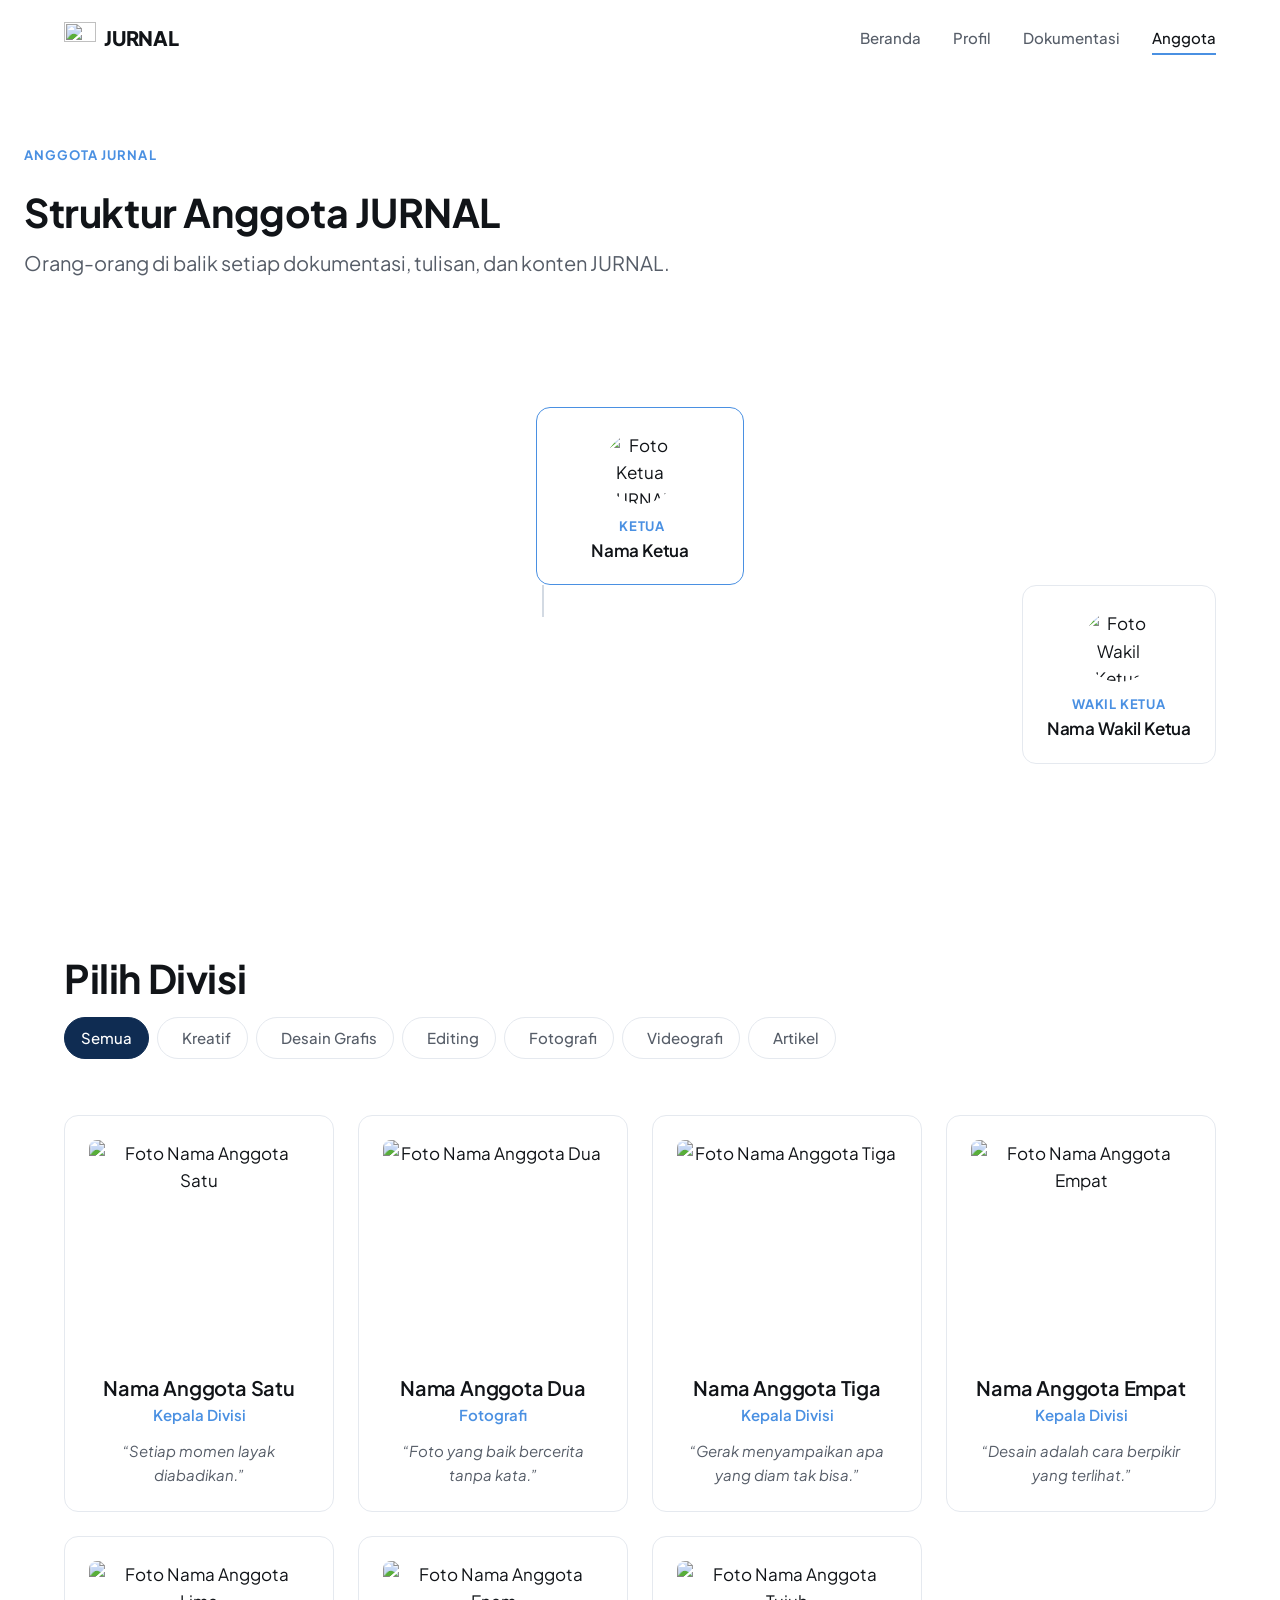
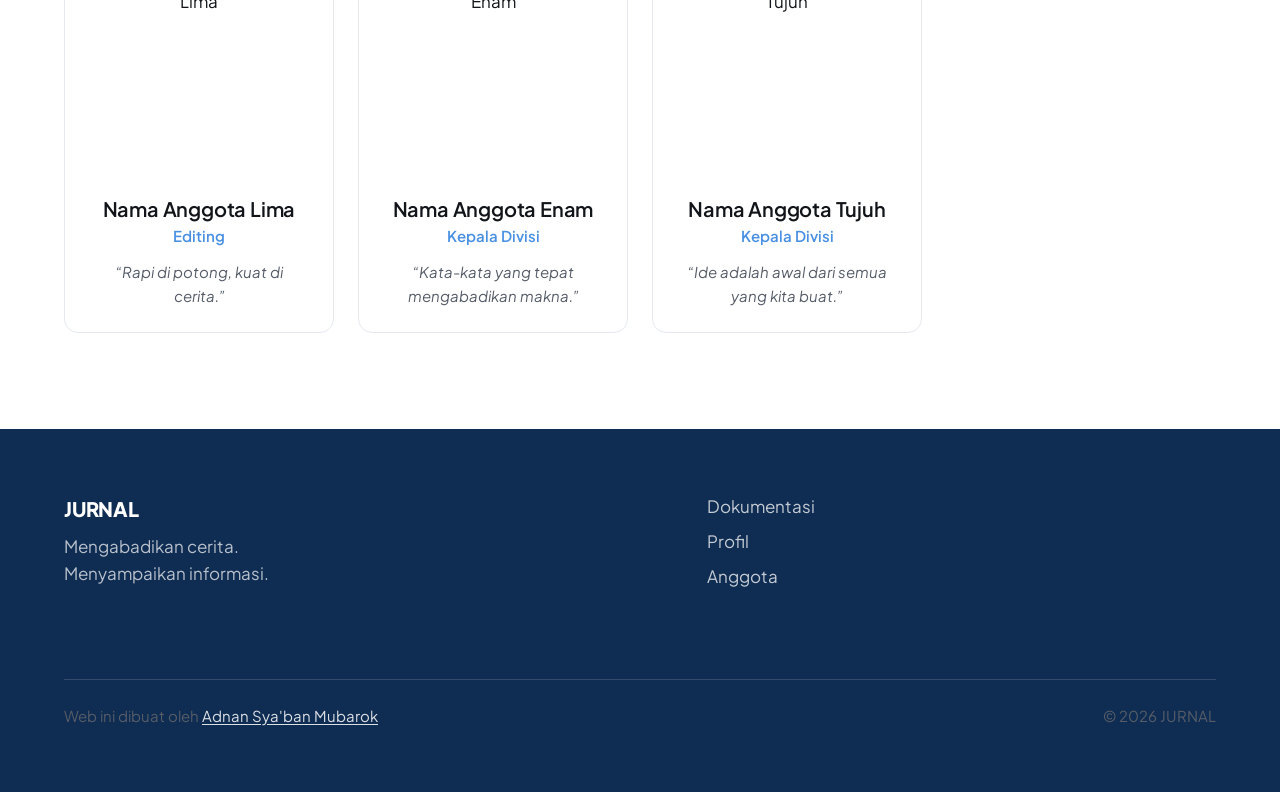
==== anggota.html @ eeed6506 "Add files via upload" ====
<!DOCTYPE html>
<html lang="id">
<head>
  <meta charset="UTF-8">
  <meta name="viewport" content="width=device-width, initial-scale=1.0">
  <title>Anggota — JURNAL</title>
  <meta name="description" content="Struktur anggota JURNAL — kepengurusan inti dan anggota per divisi: Kreatif, Desain Grafis, Editing, Fotografi, Videografi, Artikel.">

  <link rel="icon" type="image/svg+xml" href="assets/logo/favicon.svg">

  <link rel="preconnect" href="https://fonts.googleapis.com">
  <link rel="preconnect" href="https://fonts.gstatic.com" crossorigin>
  <link href="https://fonts.googleapis.com/css2?family=Plus+Jakarta+Sans:wght@400;500;600;700;800&display=swap" rel="stylesheet">

  <script src="https://unpkg.com/@phosphor-icons/web"></script>

  <link rel="stylesheet" href="css/style.css">
</head>
<body>

  <header class="site-header" id="siteHeader">
    <div class="container header-inner">

      <a href="index.html" class="brand" aria-label="JURNAL — Beranda">
        <img src="assets/logo/logo.svg" alt="" class="brand-logo" width="32" height="32">
        <span class="brand-name">JURNAL</span>
      </a>

      <nav class="main-nav" id="mainNav" aria-label="Navigasi utama">
        <ul class="nav-list">
          <li><a href="index.html" class="nav-link">Beranda</a></li>
          <li><a href="profil.html" class="nav-link">Profil</a></li>
          <li><a href="dokumentasi.html" class="nav-link">Dokumentasi</a></li>
          <li><a href="anggota.html" class="nav-link is-active">Anggota</a></li>
        </ul>
      </nav>

      <button
        class="nav-toggle"
        id="navToggle"
        aria-label="Buka menu navigasi"
        aria-expanded="false"
        aria-controls="mainNav"
      >
        <i class="ph ph-list" aria-hidden="true"></i>
      </button>

    </div>
  </header>

  <main id="main-content">

    <section class="page-intro" aria-labelledby="members-title">
      <div class="container">
        <p class="hero-eyebrow" data-reveal>Anggota JURNAL</p>
        <h1 id="members-title" class="page-intro-title" data-reveal>
          Struktur Anggota JURNAL
        </h1>
        <p class="page-intro-text" data-reveal data-reveal-delay="1">
          Orang-orang di balik setiap dokumentasi, tulisan, dan konten JURNAL.
        </p>
      </div>
    </section>

    <section class="org-structure org-structure-compact" aria-labelledby="core-leads-title">
      <div class="container">
        <h2 id="core-leads-title" class="sr-only">Kepengurusan Inti</h2>

        <div class="org-tier org-tier-top" data-reveal>
          <article class="org-card org-card-lead">
            <img src="assets/anggota/ketua.jpg" alt="Foto Ketua JURNAL" class="org-card-photo">
            <p class="org-card-role">
              <i class="ph ph-crown" aria-hidden="true"></i> Ketua
            </p>
            <h3 class="org-card-name">Nama Ketua</h3>
          </article>
        </div>

        <div class="org-tier" data-reveal>
          <article class="org-card">
            <img src="assets/anggota/wakil-ketua.jpg" alt="Foto Wakil Ketua JURNAL" class="org-card-photo">
            <p class="org-card-role">Wakil Ketua</p>
            <h3 class="org-card-name">Nama Wakil Ketua</h3>
          </article>
        </div>
      </div>
    </section>

    <section class="member-directory" aria-labelledby="directory-title">
      <div class="container">

        <div class="section-heading" data-reveal>
          <h2 id="directory-title">Pilih Divisi</h2>
        </div>

        <div class="division-filter" id="divisionFilter" role="group" aria-label="Filter anggota berdasarkan divisi" data-reveal>
          <button type="button" class="filter-chip is-active" data-filter="semua" aria-pressed="true">
            Semua
          </button>
          <button type="button" class="filter-chip" data-filter="kreatif" aria-pressed="false">
            <i class="ph ph-palette" aria-hidden="true"></i> Kreatif
          </button>
          <button type="button" class="filter-chip" data-filter="desain-grafis" aria-pressed="false">
            <i class="ph ph-paint-brush" aria-hidden="true"></i> Desain Grafis
          </button>
          <button type="button" class="filter-chip" data-filter="editing" aria-pressed="false">
            <i class="ph ph-film-slate" aria-hidden="true"></i> Editing
          </button>
          <button type="button" class="filter-chip" data-filter="fotografi" aria-pressed="false">
            <i class="ph ph-camera" aria-hidden="true"></i> Fotografi
          </button>
          <button type="button" class="filter-chip" data-filter="videografi" aria-pressed="false">
            <i class="ph ph-video-camera" aria-hidden="true"></i> Videografi
          </button>
          <button type="button" class="filter-chip" data-filter="artikel" aria-pressed="false">
            <i class="ph ph-newspaper" aria-hidden="true"></i> Artikel
          </button>
        </div>

        <!--
          Grid ini kosong dengan sengaja.
          Diisi oleh anggota.js (Part 2D) berdasarkan data/anggota.js (Part 2A).
          Template per-kartu anggota (untuk referensi JS nanti):

          <article class="member-card" data-divisi="fotografi">
            <div class="member-card-photo">
              <img src="assets/anggota/fotografi/nama.jpg" alt="Foto Nama Anggota" loading="lazy">
            </div>
            <h3 class="member-card-name">Nama Anggota</h3>
            <p class="member-card-role">Fotografi</p>
            <p class="member-card-quote">&ldquo;Quote singkat di sini.&rdquo;</p>
          </article>
        -->
        <ul class="member-grid" id="memberGrid" role="list" aria-live="polite" aria-busy="true">
          <li class="member-skeleton" aria-hidden="true"></li>
          <li class="member-skeleton" aria-hidden="true"></li>
          <li class="member-skeleton" aria-hidden="true"></li>
          <li class="member-skeleton" aria-hidden="true"></li>
        </ul>

        <p class="member-empty-state" id="memberEmptyState" hidden>
          Belum ada anggota di divisi ini.
        </p>

        <noscript>
          <p class="member-empty-state">
            Aktifkan JavaScript untuk menampilkan daftar anggota.
          </p>
        </noscript>

      </div>
    </section>

  </main>

  <footer class="site-footer">
    <div class="container footer-inner">

      <div class="footer-brand">
        <span class="brand-name">JURNAL</span>
        <p class="footer-tagline">Mengabadikan cerita.<br>Menyampaikan informasi.</p>

        
          <a href="https://instagram.com/jurnal.organisasi"
          class="social-link"
          aria-label="Instagram JURNAL"
          target="_blank"
          rel="noopener noreferrer"
        >
          <i class="ph ph-instagram-logo" aria-hidden="true"></i>
        </a>
      </div>

      <nav class="footer-nav" aria-label="Navigasi footer">
        <ul>
          <li><a href="dokumentasi.html">Dokumentasi</a></li>
          <li><a href="profil.html">Profil</a></li>
          <li><a href="anggota.html">Anggota</a></li>
        </ul>
      </nav>

      <div class="footer-bottom">
        <p>Web ini dibuat oleh <a href="#" class="footer-credit-link">Adnan Sya'ban Mubarok</a></p>
        <p>&copy; <span id="currentYear">2026</span> JURNAL</p>
      </div>

    </div>
  </footer>
  <script src="data/anggota.js"></script>
  <script src="js/anggota.js"></script>
  <script src="js/main.js"></script>
</body>
</html>
---- css/style.css ----
/* ==================================================
   1. RESET
   ================================================== */

*,
*::before,
*::after {
  box-sizing: border-box;
  margin: 0;
  padding: 0;
}

html {
  -webkit-text-size-adjust: 100%;
  scroll-behavior: smooth;
}

@media (prefers-reduced-motion: reduce) {
  html {
    scroll-behavior: auto;
  }
  *,
  *::before,
  *::after {
    animation-duration: 0.01ms !important;
    animation-iteration-count: 1 !important;
    transition-duration: 0.01ms !important;
    scroll-behavior: auto !important;
  }
}

body {
  min-height: 100vh;
  font-family: var(--font-base);
  font-size: var(--text-base);
  line-height: 1.6;
  color: var(--color-text);
  background-color: var(--color-bg);
  -webkit-font-smoothing: antialiased;
  text-rendering: optimizeLegibility;
}

img,
picture {
  display: block;
  max-width: 100%;
  height: auto;
}

button {
  font: inherit;
  color: inherit;
  background: none;
  border: none;
  cursor: pointer;
}

a {
  color: inherit;
  text-decoration: none;
}

ul,
ol {
  list-style: none;
}

input {
  font: inherit;
  color: inherit;
}

/* ==================================================
   2. DESIGN TOKENS
   ================================================== */

:root {
  /* Warna */
  --color-bg: #ffffff;
  --color-bg-soft: #f6f9fc;
  --color-text: #111418;
  --color-text-muted: #565d68;

  --color-primary: #4a90e2;
  --color-primary-soft: #eaf2fd;
  --color-primary-dark: #0f2c52;

  --color-border: #e5e9ef;
  --color-border-strong: #d3dae3;

  --color-white: #ffffff;
  --color-overlay: rgb(15 23 42 / 0.55);

  /* Tipografi */
  --font-base: "Plus Jakarta Sans", -apple-system, BlinkMacSystemFont,
    "Segoe UI", sans-serif;

  --text-xs: clamp(0.75rem, 0.72rem + 0.15vw, 0.8125rem);
  --text-sm: clamp(0.875rem, 0.84rem + 0.15vw, 0.9375rem);
  --text-base: clamp(1rem, 0.97rem + 0.15vw, 1.0625rem);
  --text-lg: clamp(1.125rem, 1.06rem + 0.3vw, 1.25rem);
  --text-xl: clamp(1.375rem, 1.24rem + 0.6vw, 1.75rem);
  --text-2xl: clamp(1.75rem, 1.5rem + 1.2vw, 2.5rem);
  --text-3xl: clamp(2.25rem, 1.8rem + 2vw, 3.5rem);

  --leading-tight: 1.15;
  --leading-snug: 1.35;

  /* Spacing (skala 4px) */
  --space-1: 0.25rem;
  --space-2: 0.5rem;
  --space-3: 0.75rem;
  --space-4: 1rem;
  --space-5: 1.5rem;
  --space-6: 2rem;
  --space-7: 3rem;
  --space-8: 4rem;
  --space-9: 6rem;
  --space-10: 8rem;

  /* Layout */
  --container-width: min(72rem, 100% - 2 * var(--space-5));
  --header-height: 76px;

  /* Radius */
  --radius-sm: 8px;
  --radius-md: 14px;
  --radius-lg: 20px;
  --radius-pill: 999px;

  /* Bayangan */
  --shadow-sm: 0 2px 8px rgb(15 23 42 / 0.06);
  --shadow-md: 0 12px 32px rgb(15 23 42 / 0.1);
  --shadow-lg: 0 24px 60px rgb(15 23 42 / 0.14);

  /* Transisi */
  --ease-out: cubic-bezier(0.16, 1, 0.3, 1);
  --duration-fast: 180ms;
  --duration-base: 320ms;
  --duration-slow: 600ms;

  /* Z-index */
  --z-header: 100;
  --z-overlay: 200;
}

/* ==================================================
   3. TYPOGRAPHY
   ================================================== */

h1,
h2,
h3,
h4 {
  font-weight: 700;
  line-height: var(--leading-tight);
  letter-spacing: -0.01em;
  color: var(--color-text);
}

h1 {
  font-size: var(--text-3xl);
}

h2 {
  font-size: var(--text-2xl);
}

h3 {
  font-size: var(--text-lg);
  font-weight: 600;
}

p {
  color: var(--color-text-muted);
}

strong {
  color: var(--color-text);
  font-weight: 600;
}

small {
  font-size: var(--text-xs);
}

/* ==================================================
   4. GLOBAL LAYOUT PRIMITIVES
   ================================================== */

.container {
  width: var(--container-width);
  margin-inline: auto;
}

section {
  padding-block: var(--space-9);
}

.section-heading {
  display: flex;
  align-items: baseline;
  justify-content: space-between;
  gap: var(--space-4);
  margin-bottom: var(--space-6);
}

.link-arrow {
  display: inline-flex;
  align-items: center;
  gap: var(--space-1);
  font-weight: 600;
  color: var(--color-primary-dark);
  white-space: nowrap;
}

.link-arrow i {
  transition: transform var(--duration-fast) var(--ease-out);
}

.link-arrow:hover i {
  transform: translate(2px, -2px);
}

/* ==================================================
   5. ACCESSIBILITY HELPERS
   ================================================== */

.sr-only {
  position: absolute;
  width: 1px;
  height: 1px;
  padding: 0;
  margin: -1px;
  overflow: hidden;
  clip: rect(0, 0, 0, 0);
  white-space: nowrap;
  border: 0;
}

:focus-visible {
  outline: 2px solid var(--color-primary);
  outline-offset: 3px;
  border-radius: var(--radius-sm);
}

/* ==================================================
   6. REVEAL ANIMATION (dikendalikan main.js via class)
   ================================================== */

[data-reveal] {
  opacity: 0;
  transform: translateY(20px);
  transition: opacity var(--duration-slow) var(--ease-out),
    transform var(--duration-slow) var(--ease-out);
}

[data-reveal].is-visible {
  opacity: 1;
  transform: translateY(0);
}

/* ==================================================
   7. BUTTON BASE (varian warna disusun di Part 3B)
   ================================================== */

.btn {
  display: inline-flex;
  align-items: center;
  gap: var(--space-2);
  padding: var(--space-3) var(--space-5);
  border-radius: var(--radius-pill);
  font-weight: 600;
  font-size: var(--text-sm);
  white-space: nowrap;
  transition: transform var(--duration-fast) var(--ease-out),
    box-shadow var(--duration-fast) var(--ease-out),
    background-color var(--duration-fast) var(--ease-out);
}

.btn:hover {
  transform: translateY(-2px);
}

.btn:active {
  transform: translateY(0);
}
/* ==================================================
   8. HEADER & NAVIGATION
   ================================================== */

.site-header {
  position: fixed;
  inset-inline: 0;
  top: 0;
  height: var(--header-height);
  z-index: var(--z-header);
  display: flex;
  align-items: center;
  background-color: transparent;
  transition: background-color var(--duration-base) var(--ease-out),
    box-shadow var(--duration-base) var(--ease-out);
}

.site-header.is-scrolled {
  background-color: rgb(255 255 255 / 0.85);
  backdrop-filter: blur(12px) saturate(160%);
  -webkit-backdrop-filter: blur(12px) saturate(160%);
  box-shadow: var(--shadow-sm);
}

.header-inner {
  display: flex;
  align-items: center;
  justify-content: space-between;
  width: var(--container-width);
  margin-inline: auto;
}

.brand {
  display: inline-flex;
  align-items: center;
  gap: var(--space-2);
}

.brand-name {
  font-weight: 800;
  font-size: var(--text-lg);
  letter-spacing: -0.01em;
}

.nav-list {
  display: flex;
  align-items: center;
  gap: var(--space-6);
}

.nav-link {
  position: relative;
  font-weight: 500;
  font-size: var(--text-sm);
  color: var(--color-text-muted);
  padding-block: var(--space-2);
  transition: color var(--duration-fast) var(--ease-out);
}

.nav-link::after {
  content: "";
  position: absolute;
  left: 0;
  bottom: 0;
  width: 100%;
  height: 2px;
  background-color: var(--color-primary);
  transform: scaleX(0);
  transform-origin: left;
  transition: transform var(--duration-fast) var(--ease-out);
}

.nav-link:hover,
.nav-link.is-active {
  color: var(--color-text);
}

.nav-link:hover::after,
.nav-link.is-active::after {
  transform: scaleX(1);
}

.nav-toggle {
  display: none;
  font-size: var(--text-xl);
  padding: var(--space-2);
}

/* ==================================================
   9. BUTTON VARIANTS
   ================================================== */

.btn-primary {
  background-color: var(--color-primary-dark);
  color: var(--color-white);
  box-shadow: var(--shadow-sm);
}

.btn-primary:hover {
  background-color: #0a2039;
  box-shadow: var(--shadow-md);
}

.btn-ghost {
  background-color: transparent;
  color: var(--color-primary-dark);
  border: 1.5px solid var(--color-border-strong);
}

.btn-ghost:hover {
  border-color: var(--color-primary-dark);
  background-color: var(--color-primary-soft);
}

/* ==================================================
   10. HERO
   ================================================== */

.hero {
  padding-top: calc(var(--header-height) + var(--space-8));
  padding-bottom: var(--space-9);
  position: relative;
  overflow: hidden;
}

.hero-decoration {
  position: absolute;
  top: -20%;
  right: -10%;
  width: 42rem;
  height: 42rem;
  border-radius: 50%;
  background: radial-gradient(
    circle,
    var(--color-primary-soft) 0%,
    transparent 70%
  );
  z-index: -1;
}

.hero-inner {
  display: grid;
  grid-template-columns: 1.1fr 1fr;
  align-items: center;
  gap: var(--space-8);
}

.hero-eyebrow {
  display: inline-block;
  font-size: var(--text-xs);
  font-weight: 700;
  letter-spacing: 0.08em;
  text-transform: uppercase;
  color: var(--color-primary);
  margin-bottom: var(--space-3);
}

.hero-title {
  font-size: var(--text-3xl);
  font-weight: 800;
  letter-spacing: -0.02em;
}

.hero-subtitle {
  display: block;
  font-size: var(--text-lg);
  font-weight: 500;
  color: var(--color-text-muted);
  margin-top: var(--space-3);
  letter-spacing: normal;
}

.hero-actions {
  display: flex;
  flex-wrap: wrap;
  gap: var(--space-3);
  margin-top: var(--space-6);
}

.hero-visual {
  position: relative;
}

.hero-image {
  border-radius: var(--radius-lg);
  box-shadow: var(--shadow-lg);
  aspect-ratio: 4 / 5;
  object-fit: cover;
  will-change: transform;
}

/* ==================================================
   11. PAGE INTRO (profil / anggota / dokumentasi)
   ================================================== */

.page-intro {
  padding-top: calc(var(--header-height) + var(--space-8));
  padding-bottom: var(--space-6);
  max-width: 44rem;
}

.page-intro-title {
  font-size: var(--text-2xl);
  margin-block: var(--space-3);
}

.page-intro-text {
  font-size: var(--text-lg);
}

/* ==================================================
   12. DOKUMENTASI TERBARU (beranda) — horizontal scroll
   ================================================== */

.docs-scroll {
  display: flex;
  gap: var(--space-5);
  overflow-x: auto;
  scroll-snap-type: x mandatory;
  padding-bottom: var(--space-3);
  scrollbar-width: thin;
}

.doc-card {
  flex: 0 0 min(280px, 80vw);
  scroll-snap-align: start;
}

.doc-card-media {
  border-radius: var(--radius-md);
  overflow: hidden;
  aspect-ratio: 4 / 5;
  box-shadow: var(--shadow-sm);
}

.doc-card-media img {
  width: 100%;
  height: 100%;
  object-fit: cover;
  transition: transform var(--duration-slow) var(--ease-out);
}

.doc-card:hover .doc-card-media img {
  transform: scale(1.03);
}

.doc-card-caption {
  margin-top: var(--space-3);
  font-weight: 600;
  color: var(--color-text);
}

/* ==================================================
   13. SEARCH PANEL & FORM
   ================================================== */

.docs-search,
.docs-toolbar {
  background-color: var(--color-bg-soft);
}

.search-panel {
  max-width: 40rem;
}

.search-hint {
  margin-top: var(--space-2);
  margin-bottom: var(--space-5);
}

.search-form {
  position: relative;
  display: flex;
  align-items: center;
  gap: var(--space-3);
}

.search-form-standalone {
  max-width: 32rem;
  margin-bottom: var(--space-5);
}

.search-icon {
  position: absolute;
  left: var(--space-4);
  color: var(--color-text-muted);
  pointer-events: none;
}

.search-input {
  flex: 1;
  padding: var(--space-3) var(--space-4) var(--space-3) var(--space-8);
  border-radius: var(--radius-pill);
  border: 1.5px solid var(--color-border);
  background-color: var(--color-white);
  transition: border-color var(--duration-fast) var(--ease-out);
}

.search-input:focus {
  border-color: var(--color-primary);
  outline: none;
}

.search-submit {
  flex-shrink: 0;
}

/* ==================================================
   14. FILTER CHIPS (dipakai di anggota & dokumentasi)
   ================================================== */

.division-filter {
  display: flex;
  flex-wrap: wrap;
  gap: var(--space-2);
  margin-bottom: var(--space-7);
}

.filter-chip {
  display: inline-flex;
  align-items: center;
  gap: var(--space-2);
  padding: var(--space-2) var(--space-4);
  border-radius: var(--radius-pill);
  border: 1.5px solid var(--color-border);
  font-size: var(--text-sm);
  font-weight: 500;
  color: var(--color-text-muted);
  transition: all var(--duration-fast) var(--ease-out);
}

.filter-chip:hover {
  border-color: var(--color-primary);
  color: var(--color-text);
}

.filter-chip.is-active {
  background-color: var(--color-primary-dark);
  border-color: var(--color-primary-dark);
  color: var(--color-white);
}

/* ==================================================
   15. ORG STRUCTURE (struktur kepengurusan)
   ================================================== */

.org-tree {
  display: flex;
  flex-direction: column;
  align-items: center;
  gap: var(--space-6);
}

.org-tier {
  display: flex;
  justify-content: center;
}

.org-tier-core {
  flex-wrap: wrap;
  gap: var(--space-6);
  align-items: flex-start;
}

.org-branch {
  display: flex;
  flex-direction: column;
  align-items: center;
  gap: var(--space-3);
}

.org-branch-members {
  display: flex;
  gap: var(--space-3);
}

.org-card {
  background-color: var(--color-white);
  border: 1px solid var(--color-border);
  border-radius: var(--radius-md);
  padding: var(--space-5);
  text-align: center;
  min-width: 11rem;
  transition: transform var(--duration-base) var(--ease-out),
    box-shadow var(--duration-base) var(--ease-out);
}

.org-card:hover {
  transform: translateY(-6px);
  box-shadow: var(--shadow-md);
}

.org-card-lead {
  min-width: 13rem;
  border-color: var(--color-primary);
}

.org-card-sm {
  min-width: 8rem;
  padding: var(--space-3);
}

.org-card-photo {
  width: 4.5rem;
  height: 4.5rem;
  border-radius: 50%;
  object-fit: cover;
  margin-inline: auto;
  margin-bottom: var(--space-3);
}

.org-card-role {
  font-size: var(--text-xs);
  font-weight: 700;
  text-transform: uppercase;
  letter-spacing: 0.06em;
  color: var(--color-primary);
  display: flex;
  align-items: center;
  justify-content: center;
  gap: var(--space-1);
}

.org-card-name {
  font-size: var(--text-base);
  margin-top: var(--space-1);
}

.org-card-period {
  font-size: var(--text-xs);
  color: var(--color-text-muted);
  margin-top: var(--space-1);
}

/* ==================================================
   16. DIVISION CARDS
   ================================================== */

.division-grid {
  display: grid;
  grid-template-columns: repeat(3, 1fr);
  gap: var(--space-5);
}

.division-card {
  position: relative;
  display: block;
  padding: var(--space-6);
  border-radius: var(--radius-lg);
  background-color: var(--color-bg-soft);
  overflow: hidden;
  transition: transform var(--duration-base) var(--ease-out),
    background-color var(--duration-base) var(--ease-out);
}

.division-card:hover {
  transform: translateY(-6px);
  background-color: var(--color-primary-soft);
}

.division-icon {
  font-size: 2rem;
  color: var(--color-primary-dark);
  margin-bottom: var(--space-4);
  display: block;
}

.division-card h3 {
  margin-bottom: var(--space-2);
}

.division-card p {
  font-size: var(--text-sm);
}

.division-arrow {
  position: absolute;
  right: var(--space-5);
  bottom: var(--space-5);
  opacity: 0;
  transform: translate(-6px, 6px);
  transition: all var(--duration-base) var(--ease-out);
}

.division-card:hover .division-arrow {
  opacity: 1;
  transform: translate(0, 0);
}

/* ==================================================
   17. MEMBER GRID (anggota.html)
   ================================================== */

.member-grid {
  display: grid;
  grid-template-columns: repeat(4, 1fr);
  gap: var(--space-5);
}

.member-card {
  text-align: center;
  padding: var(--space-5);
  border-radius: var(--radius-md);
  border: 1px solid var(--color-border);
  transition: transform var(--duration-base) var(--ease-out),
    box-shadow var(--duration-base) var(--ease-out);
}

.member-card:hover {
  transform: translateY(-6px);
  box-shadow: var(--shadow-md);
}

.member-card-photo {
  width: 100%;
  aspect-ratio: 1;
  border-radius: var(--radius-sm);
  overflow: hidden;
  margin-bottom: var(--space-4);
}

.member-card-photo img {
  width: 100%;
  height: 100%;
  object-fit: cover;
  transition: transform var(--duration-slow) var(--ease-out);
}

.member-card:hover .member-card-photo img {
  transform: scale(1.03);
}

.member-card-role {
  font-size: var(--text-sm);
  color: var(--color-primary);
  font-weight: 600;
  margin-top: var(--space-1);
}

.member-card-quote {
  font-size: var(--text-sm);
  font-style: italic;
  margin-top: var(--space-3);
}

.member-skeleton,
.doc-grid-skeleton {
  aspect-ratio: 1;
  border-radius: var(--radius-md);
  background: linear-gradient(
    100deg,
    var(--color-bg-soft) 30%,
    #ffffff 50%,
    var(--color-bg-soft) 70%
  );
  background-size: 200% 100%;
  animation: shimmer 1.6s infinite linear;
}

@keyframes shimmer {
  from {
    background-position: 200% 0;
  }
  to {
    background-position: -200% 0;
  }
}

.member-empty-state,
.docs-empty-state {
  text-align: center;
  padding: var(--space-8);
  color: var(--color-text-muted);
}

/* ==================================================
   18. DOKUMENTASI GRID (dokumentasi.html)
   ================================================== */

.doc-grid {
  display: grid;
  grid-template-columns: repeat(3, 1fr);
  gap: var(--space-5);
}

.doc-grid-trigger {
  display: block;
  width: 100%;
  border-radius: var(--radius-md);
  overflow: hidden;
  position: relative;
  aspect-ratio: 4 / 3;
}

.doc-grid-trigger img {
  width: 100%;
  height: 100%;
  object-fit: cover;
  transition: transform var(--duration-slow) var(--ease-out);
}

.doc-grid-trigger:hover img {
  transform: scale(1.05);
}

.doc-grid-caption {
  position: absolute;
  inset-inline: 0;
  bottom: 0;
  padding: var(--space-4);
  display: flex;
  flex-direction: column;
  gap: var(--space-1);
  color: var(--color-white);
  background: linear-gradient(
    to top,
    rgb(15 23 42 / 0.75),
    transparent
  );
  text-align: left;
}

.doc-grid-caption small {
  opacity: 0.85;
}

/* ==================================================
   19. DETAIL OVERLAY (panel dokumentasi)
   ================================================== */

.doc-detail-overlay {
  position: fixed;
  inset: 0;
  z-index: var(--z-overlay);
  background-color: var(--color-overlay);
  display: flex;
  align-items: center;
  justify-content: center;
  padding: var(--space-5);
}

.doc-detail-panel {
  background-color: var(--color-white);
  border-radius: var(--radius-lg);
  max-width: 48rem;
  width: 100%;
  max-height: 90vh;
  overflow-y: auto;
  padding: var(--space-6);
  box-shadow: var(--shadow-lg);
}

.doc-detail-close {
  display: inline-flex;
  align-items: center;
  gap: var(--space-2);
  font-weight: 600;
  margin-bottom: var(--space-4);
  color: var(--color-text-muted);
}

.doc-detail-close:hover {
  color: var(--color-text);
}

.doc-detail-media {
  border-radius: var(--radius-md);
  overflow: hidden;
  margin-bottom: var(--space-5);
}

.doc-detail-media img {
  width: 100%;
  aspect-ratio: 16 / 9;
  object-fit: cover;
}

.doc-detail-date {
  font-size: var(--text-sm);
  margin-block: var(--space-2) var(--space-4);
}

.doc-detail-description {
  margin-bottom: var(--space-6);
}

/* ==================================================
   20. FOOTER
   ================================================== */

.site-footer {
  background-color: var(--color-primary-dark);
  color: var(--color-white);
  padding-block: var(--space-8);
}

.footer-inner {
  display: grid;
  grid-template-columns: 1.2fr 1fr;
  gap: var(--space-6);
}

.footer-tagline {
  color: rgb(255 255 255 / 0.7);
  margin-top: var(--space-2);
}

.social-link {
  display: inline-flex;
  margin-top: var(--space-4);
  font-size: var(--text-xl);
  color: var(--color-white);
  transition: color var(--duration-fast) var(--ease-out);
}

.social-link:hover {
  color: var(--color-primary);
}

.footer-nav ul {
  display: flex;
  flex-direction: column;
  gap: var(--space-2);
}

.footer-nav a {
  color: rgb(255 255 255 / 0.75);
}

.footer-nav a:hover {
  color: var(--color-white);
}

.footer-bottom {
  grid-column: 1 / -1;
  margin-top: var(--space-6);
  padding-top: var(--space-5);
  border-top: 1px solid rgb(255 255 255 / 0.15);
  display: flex;
  justify-content: space-between;
  flex-wrap: wrap;
  gap: var(--space-2);
  font-size: var(--text-sm);
  color: rgb(255 255 255 / 0.6);
}

.footer-credit-link {
  color: rgb(255 255 255 / 0.85);
  text-decoration: underline;
  text-underline-offset: 2px;
}
/* ==================================================
   21. HERO — floating shape & image interaction
   ================================================== */

.hero-decoration {
  animation: float-slow 10s ease-in-out infinite;
}

@keyframes float-slow {
  0%,
  100% {
    transform: translate(0, 0);
  }
  50% {
    transform: translate(-2%, 3%);
  }
}

.hero-image {
  transition: transform var(--duration-slow) var(--ease-out);
}

.hero-visual:hover .hero-image {
  transform: scale(1.015);
}

/* ==================================================
   22. ORG STRUCTURE — connector lines (bukan diagram kaku)
   ================================================== */

.org-tier:not(.org-tier-top)::before {
  content: "";
  display: block;
  width: 1.5px;
  height: var(--space-6);
  background-color: var(--color-border-strong);
  margin-inline: auto;
  margin-bottom: var(--space-3);
}

.org-branch::before {
  content: "";
  display: block;
  width: 1.5px;
  height: var(--space-4);
  background-color: var(--color-border-strong);
  margin-inline: auto;
  margin-bottom: var(--space-2);
}

.org-tier-core::after {
  content: "";
  position: absolute;
  height: 1.5px;
  background-color: var(--color-border-strong);
}

.org-tier-core {
  position: relative;
}

/* Garis horizontal penghubung antar-branch hanya tampil jika branch > 1 */
.org-tier-core .org-branch + .org-branch {
  position: relative;
}

.org-tier-core .org-branch + .org-branch::after {
  content: "";
  position: absolute;
  top: calc(-1 * var(--space-4) - 0.75px);
  left: calc(-1 * var(--space-6) / 2 - 0.75px);
  width: calc(var(--space-6) + 1.5px);
  height: 1.5px;
  background-color: var(--color-border-strong);
}

/* ==================================================
   23. DOKUMENTASI — toolbar layout (search + filter)
   ================================================== */

.docs-toolbar .container {
  display: flex;
  flex-direction: column;
  gap: var(--space-5);
}

.docs-toolbar .search-form-standalone {
  margin-bottom: 0;
}

/* Di layar lebar, search dan filter sejajar biar toolbar tidak terasa
   seperti dua section terpisah */
@media (min-width: 1024px) {
  .docs-toolbar .container {
    flex-direction: row;
    align-items: center;
    justify-content: space-between;
  }

  .docs-toolbar .search-form-standalone {
    flex: 0 0 22rem;
  }

  .docs-toolbar .division-filter {
    margin-bottom: 0;
    flex: 1;
    justify-content: flex-end;
  }
}

/* ==================================================
   24. MEMBER DIRECTORY — heading & filter alignment
   ================================================== */

.member-directory .section-heading {
  margin-bottom: var(--space-4);
}

.division-filter {
  padding-bottom: var(--space-2);
}

/* ==================================================
   25. DETAIL PANEL — micro-interaction tambahan
   ================================================== */

.doc-detail-overlay {
  opacity: 0;
  transition: opacity var(--duration-base) var(--ease-out);
}

.doc-detail-overlay:not([hidden]) {
  opacity: 1;
}

.doc-detail-panel {
  transform: translateY(12px) scale(0.98);
  transition: transform var(--duration-base) var(--ease-out);
}

.doc-detail-overlay:not([hidden]) .doc-detail-panel {
  transform: translateY(0) scale(1);
}

.doc-detail-close i {
  transition: transform var(--duration-fast) var(--ease-out);
}

.doc-detail-close:hover i {
  transform: translateX(-3px);
}

/* ==================================================
   26. PAGE INTRO VARIANTS — beda nuansa per halaman
   ================================================== */

.org-structure ~ .divisions .page-intro-text,
.divisions .section-heading {
  max-width: 40rem;
}

.member-directory .page-intro-text {
  max-width: 36rem;
}
/* ==================================================
   27. FIX: transisi masuk/keluar detail panel
   ================================================== */

/*
  [hidden] langsung menghapus elemen dari render tree tanpa transisi.
  Solusinya: dokumentasi.js (sudah dibuat di Part 2C) toggle atribut
  "hidden" seketika, tapi di sini kita pastikan overlay tetap
  interactable selama transisi berjalan lewat pointer-events,
  bukan lewat display.
*/

.doc-detail-overlay:not([hidden]) {
  display: flex;
}

/* ==================================================
   28. HAMBURGER MENU — animasi ikon & panel mobile
   ================================================== */

@media (max-width: 1023px) {
  .nav-toggle {
    display: inline-flex;
  }

  .main-nav {
    position: fixed;
    top: var(--header-height);
    left: 0;
    right: 0;
    background-color: var(--color-white);
    box-shadow: var(--shadow-md);
    max-height: 0;
    overflow: hidden;
    transition: max-height var(--duration-base) var(--ease-out);
  }

  .main-nav.is-open {
    max-height: 24rem;
  }

  .nav-list {
    flex-direction: column;
    align-items: stretch;
    gap: 0;
    padding: var(--space-4) var(--space-5);
  }

  .nav-link {
    display: block;
    padding-block: var(--space-3);
    border-bottom: 1px solid var(--color-border);
  }

  .nav-link::after {
    display: none;
  }

  .nav-link.is-active {
    color: var(--color-primary-dark);
  }
}

@media (min-width: 1024px) {
  .main-nav {
    max-height: none;
    overflow: visible;
    position: static;
    box-shadow: none;
    background-color: transparent;
  }
}

/* ==================================================
   29. HERO — responsive
   ================================================== */

@media (max-width: 1023px) {
  .hero {
    padding-top: calc(var(--header-height) + var(--space-6));
  }

  .hero-inner {
    grid-template-columns: 1fr;
    gap: var(--space-6);
  }

  .hero-visual {
    order: -1;
  }

  .hero-image {
    aspect-ratio: 16 / 10;
  }

  .hero-decoration {
    width: 26rem;
    height: 26rem;
  }
}

@media (max-width: 480px) {
  .hero-actions {
    flex-direction: column;
    align-items: stretch;
  }

  .hero-actions .btn {
    justify-content: center;
  }
}

/* ==================================================
   30. DIVISION GRID — responsive
   ================================================== */

@media (max-width: 1023px) {
  .division-grid {
    grid-template-columns: repeat(2, 1fr);
  }
}

@media (max-width: 640px) {
  .division-grid {
    grid-template-columns: 1fr;
  }
}

/* ==================================================
   31. MEMBER GRID — responsive
   ================================================== */

@media (max-width: 1199px) {
  .member-grid {
    grid-template-columns: repeat(3, 1fr);
  }
}

@media (max-width: 767px) {
  .member-grid {
    grid-template-columns: repeat(2, 1fr);
    gap: var(--space-4);
  }

  .member-card {
    padding: var(--space-4);
  }
}

@media (max-width: 400px) {
  .member-grid {
    grid-template-columns: 1fr 1fr;
    gap: var(--space-3);
  }
}

/* ==================================================
   32. DOKUMENTASI GRID — responsive
   ================================================== */

@media (max-width: 1023px) {
  .doc-grid {
    grid-template-columns: repeat(2, 1fr);
  }
}

@media (max-width: 640px) {
  .doc-grid {
    grid-template-columns: 1fr;
  }

  .doc-grid-trigger {
    aspect-ratio: 16 / 10;
  }
}

/* ==================================================
   33. ORG STRUCTURE — responsive (stack di mobile)
   ================================================== */

@media (max-width: 767px) {
  .org-tier-core {
    flex-direction: column;
    align-items: center;
  }

  .org-branch-members {
    flex-direction: column;
    align-items: center;
  }

  /* Garis horizontal antar-branch tidak relevan lagi saat stack vertikal */
  .org-tier-core .org-branch + .org-branch::after {
    display: none;
  }

  .org-branch + .org-branch::before {
    content: "";
    display: block;
    width: 1.5px;
    height: var(--space-4);
    background-color: var(--color-border-strong);
    margin-inline: auto;
  }
}

/* ==================================================
   34. DETAIL PANEL — responsive
   ================================================== */

@media (max-width: 640px) {
  .doc-detail-overlay {
    padding: var(--space-3);
    align-items: flex-end;
  }

  .doc-detail-panel {
    max-height: 85vh;
    border-radius: var(--radius-lg) var(--radius-lg) 0 0;
  }

  .doc-detail-media img {
    aspect-ratio: 4 / 3;
  }
}

/* ==================================================
   35. FOOTER — responsive
   ================================================== */

@media (max-width: 767px) {
  .footer-inner {
    grid-template-columns: 1fr;
    gap: var(--space-6);
    text-align: left;
  }

  .footer-bottom {
    flex-direction: column;
    align-items: flex-start;
    gap: var(--space-2);
  }
}

/* ==================================================
   36. SEARCH TOOLBAR — mobile spacing
   ================================================== */

@media (max-width: 640px) {
  .search-form-standalone,
  .search-panel .search-form {
    flex-direction: column;
    align-items: stretch;
  }

  .search-panel .search-submit {
    width: 100%;
    justify-content: center;
  }

  .search-icon {
    top: var(--space-4);
  }
}

/* ==================================================
   37. GENERAL MOBILE SPACING TIGHTENING
   ================================================== */

@media (max-width: 767px) {
  section {
    padding-block: var(--space-7);
  }

  .container {
    --container-width: min(100%, 100% - 2 * var(--space-4));
  }

  .section-heading {
    flex-direction: column;
    align-items: flex-start;
    gap: var(--space-2);
  }
}
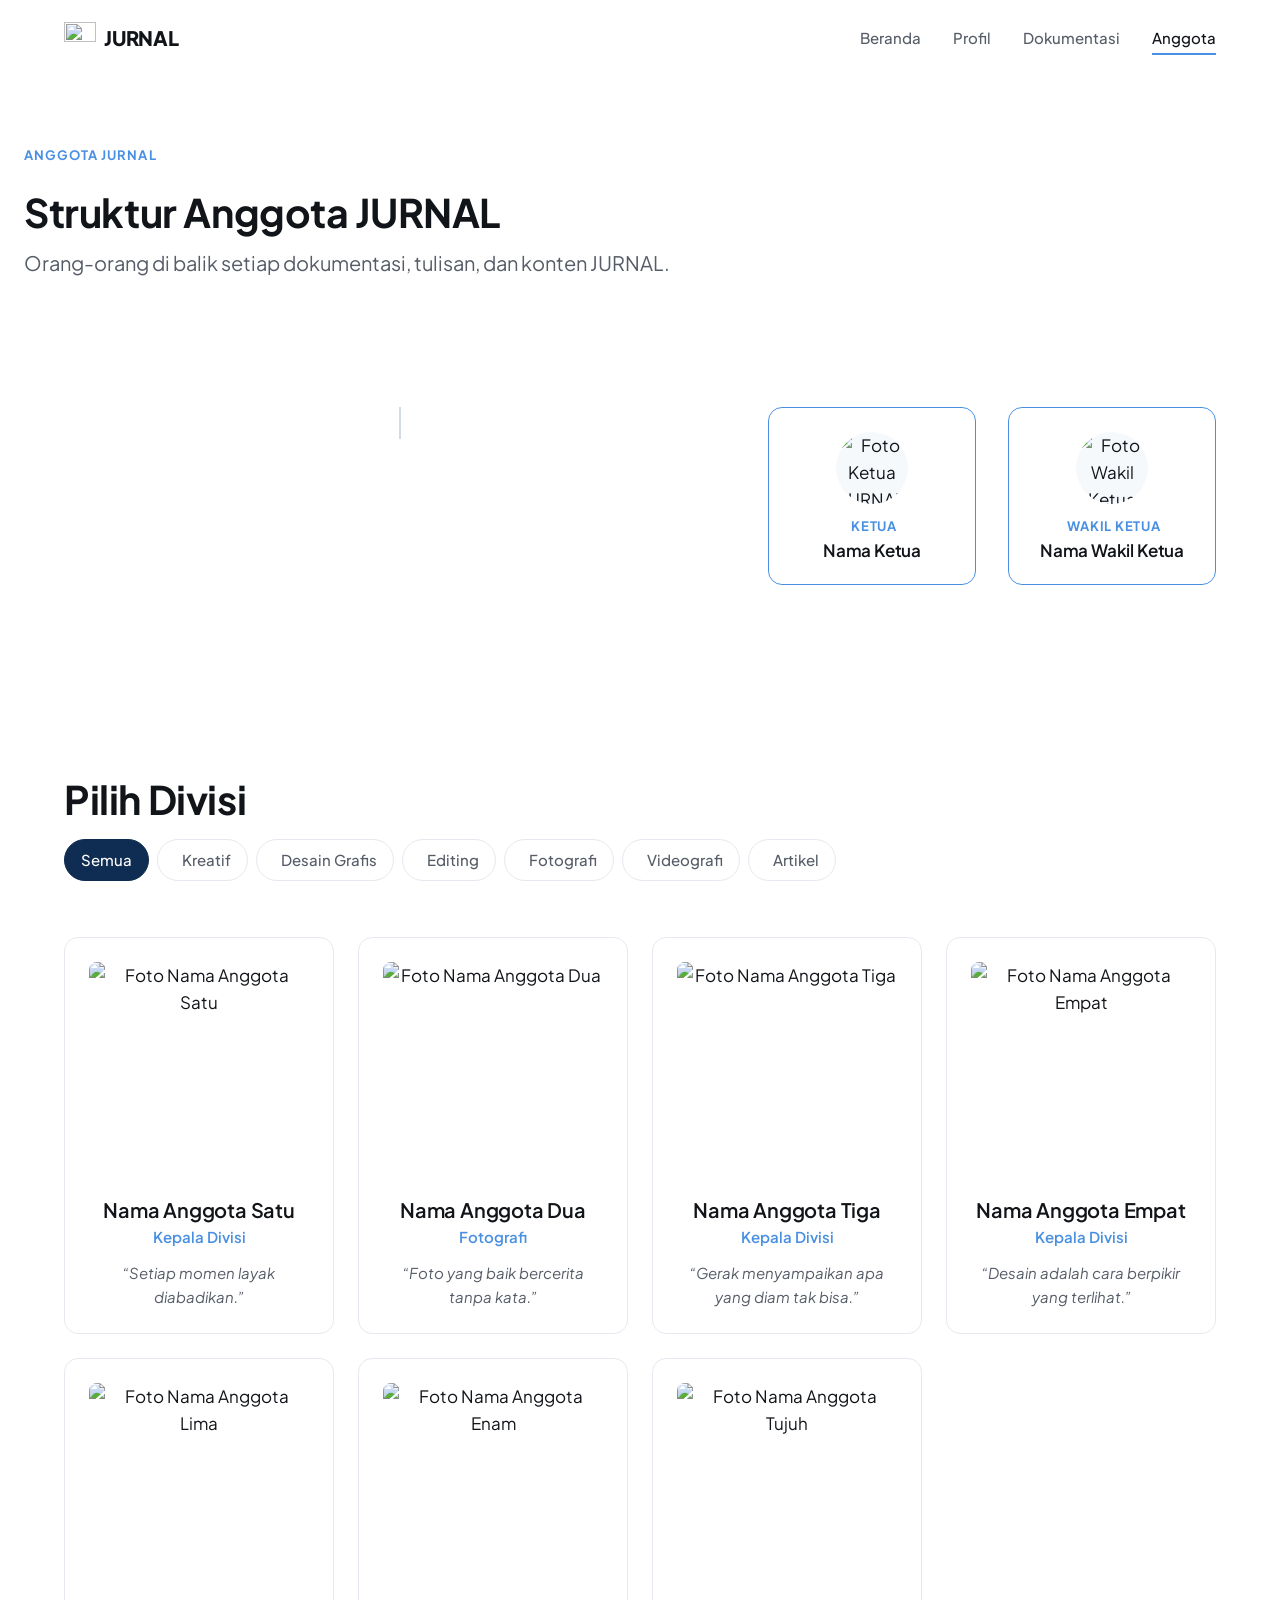
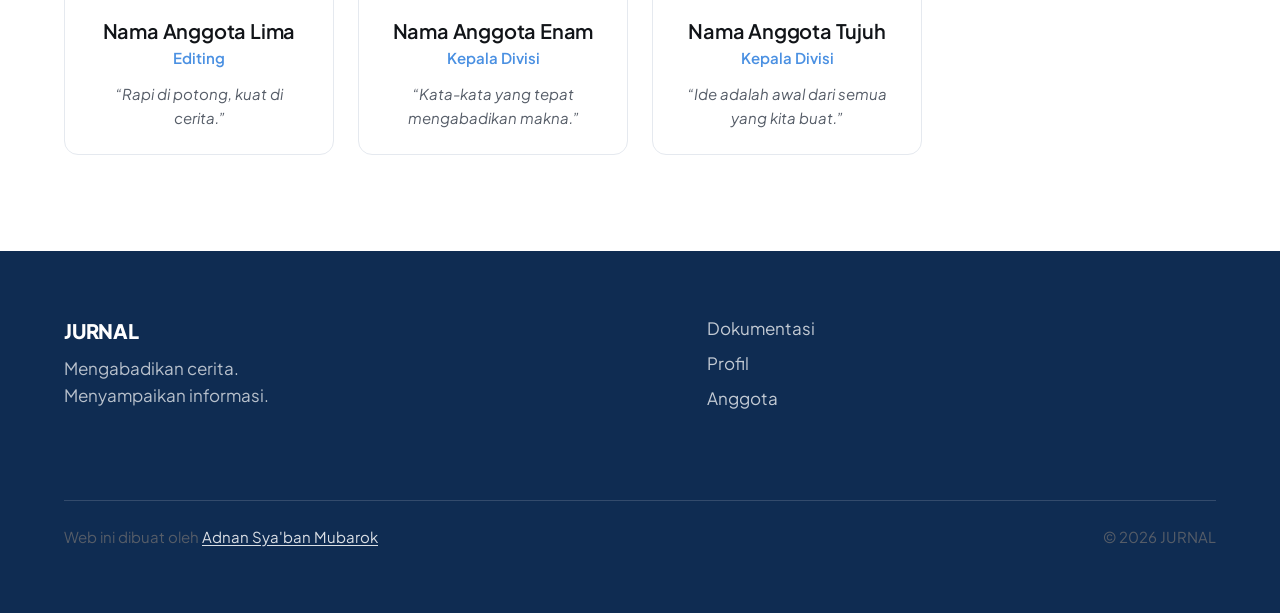
==== commit b8977505: "Refactor organization structure in anggota.html" ====
--- a/anggota.html
+++ b/anggota.html
@@ -66,7 +66,8 @@
       <div class="container">
         <h2 id="core-leads-title" class="sr-only">Kepengurusan Inti</h2>
 
-        <div class="org-tier org-tier-top" data-reveal>
+        <!-- Ketua dan Wakil Ketua disatukan dalam 1 org-tier agar sejajar -->
+        <div class="org-tier org-tier-core" data-reveal>
           <article class="org-card org-card-lead">
             <img src="assets/anggota/ketua.jpg" alt="Foto Ketua JURNAL" class="org-card-photo">
             <p class="org-card-role">
@@ -74,18 +75,18 @@
             </p>
             <h3 class="org-card-name">Nama Ketua</h3>
           </article>
-        </div>
 
-        <div class="org-tier" data-reveal>
-          <article class="org-card">
+          <article class="org-card org-card-lead">
             <img src="assets/anggota/wakil-ketua.jpg" alt="Foto Wakil Ketua JURNAL" class="org-card-photo">
-            <p class="org-card-role">Wakil Ketua</p>
+            <p class="org-card-role">
+              <i class="ph ph-user-gear" aria-hidden="true"></i> Wakil Ketua
+            </p>
             <h3 class="org-card-name">Nama Wakil Ketua</h3>
           </article>
         </div>
       </div>
     </section>
-
+    
     <section class="member-directory" aria-labelledby="directory-title">
       <div class="container">
 
@@ -190,4 +191,4 @@
   <script src="js/anggota.js"></script>
   <script src="js/main.js"></script>
 </body>
-</html>+</html>
--- a/css/style.css
+++ b/css/style.css
@@ -644,13 +644,16 @@
 }
 
 .org-tier-core {
+  display: none;
+  justify-content: center;
+  align-items: flex-start;
+  gap: var(--space-6);
   flex-wrap: wrap;
-  gap: var(--space-6);
-  align-items: flex-start;
+  position: relative;
 }
 
 .org-branch {
-  display: flex;
+  display: none;
   flex-direction: column;
   align-items: center;
   gap: var(--space-3);
@@ -924,6 +927,21 @@
   align-items: center;
   justify-content: center;
   padding: var(--space-5);
+
+   opacity: 0;
+  pointer-events: none;
+  transition: opacity var(--duration-base) var(--ease-out);
+}
+
+.doc-detail-overlay[hidden] {
+  display: none !important;
+}
+
+/* Saat modal aktif / terbuka */
+.doc-detail-overlay:not([hidden]) {
+  display: flex !important;
+  opacity: 1;
+  pointer-events: auto;
 }
 
 .doc-detail-panel {
@@ -1211,10 +1229,6 @@
   interactable selama transisi berjalan lewat pointer-events,
   bukan lewat display.
 */
-
-.doc-detail-overlay:not([hidden]) {
-  display: flex;
-}
 
 /* ==================================================
    28. HAMBURGER MENU — animasi ikon & panel mobile
@@ -1483,4 +1497,1499 @@
     align-items: flex-start;
     gap: var(--space-2);
   }
-}+}
+/* ==================================================
+   1. RESET
+   ================================================== */
+
+*,
+*::before,
+*::after {
+  box-sizing: border-box;
+  margin: 0;
+  padding: 0;
+}
+
+html {
+  -webkit-text-size-adjust: 100%;
+  scroll-behavior: smooth;
+}
+
+@media (prefers-reduced-motion: reduce) {
+  html {
+    scroll-behavior: auto;
+  }
+  *,
+  *::before,
+  *::after {
+    animation-duration: 0.01ms !important;
+    animation-iteration-count: 1 !important;
+    transition-duration: 0.01ms !important;
+    scroll-behavior: auto !important;
+  }
+}
+
+body {
+  min-height: 100vh;
+  font-family: var(--font-base);
+  font-size: var(--text-base);
+  line-height: 1.6;
+  color: var(--color-text);
+  background-color: var(--color-bg);
+  -webkit-font-smoothing: antialiased;
+  text-rendering: optimizeLegibility;
+}
+
+img,
+picture {
+  display: block;
+  max-width: 100%;
+  height: auto;
+}
+
+button {
+  font: inherit;
+  color: inherit;
+  background: none;
+  border: none;
+  cursor: pointer;
+}
+
+a {
+  color: inherit;
+  text-decoration: none;
+}
+
+ul,
+ol {
+  list-style: none;
+}
+
+input {
+  font: inherit;
+  color: inherit;
+}
+
+/* ==================================================
+   2. DESIGN TOKENS
+   ================================================== */
+
+:root {
+  /* Warna */
+  --color-bg: #ffffff;
+  --color-bg-soft: #f6f9fc;
+  --color-text: #111418;
+  --color-text-muted: #565d68;
+
+  --color-primary: #4a90e2;
+  --color-primary-soft: #eaf2fd;
+  --color-primary-dark: #0f2c52;
+
+  --color-border: #e5e9ef;
+  --color-border-strong: #d3dae3;
+
+  --color-white: #ffffff;
+  --color-overlay: rgb(15 23 42 / 0.55);
+
+  /* Tipografi */
+  --font-base: "Plus Jakarta Sans", -apple-system, BlinkMacSystemFont,
+    "Segoe UI", sans-serif;
+
+  --text-xs: clamp(0.75rem, 0.72rem + 0.15vw, 0.8125rem);
+  --text-sm: clamp(0.875rem, 0.84rem + 0.15vw, 0.9375rem);
+  --text-base: clamp(1rem, 0.97rem + 0.15vw, 1.0625rem);
+  --text-lg: clamp(1.125rem, 1.06rem + 0.3vw, 1.25rem);
+  --text-xl: clamp(1.375rem, 1.24rem + 0.6vw, 1.75rem);
+  --text-2xl: clamp(1.75rem, 1.5rem + 1.2vw, 2.5rem);
+  --text-3xl: clamp(2.25rem, 1.8rem + 2vw, 3.5rem);
+
+  --leading-tight: 1.15;
+  --leading-snug: 1.35;
+
+  /* Spacing (skala 4px) */
+  --space-1: 0.25rem;
+  --space-2: 0.5rem;
+  --space-3: 0.75rem;
+  --space-4: 1rem;
+  --space-5: 1.5rem;
+  --space-6: 2rem;
+  --space-7: 3rem;
+  --space-8: 4rem;
+  --space-9: 6rem;
+  --space-10: 8rem;
+
+  /* Layout */
+  --container-width: min(72rem, 100% - 2 * var(--space-5));
+  --header-height: 76px;
+
+  /* Radius */
+  --radius-sm: 8px;
+  --radius-md: 14px;
+  --radius-lg: 20px;
+  --radius-pill: 999px;
+
+  /* Bayangan */
+  --shadow-sm: 0 2px 8px rgb(15 23 42 / 0.06);
+  --shadow-md: 0 12px 32px rgb(15 23 42 / 0.1);
+  --shadow-lg: 0 24px 60px rgb(15 23 42 / 0.14);
+
+  /* Transisi */
+  --ease-out: cubic-bezier(0.16, 1, 0.3, 1);
+  --duration-fast: 180ms;
+  --duration-base: 320ms;
+  --duration-slow: 600ms;
+
+  /* Z-index */
+  --z-header: 100;
+  --z-overlay: 200;
+}
+
+/* ==================================================
+   3. TYPOGRAPHY
+   ================================================== */
+
+h1,
+h2,
+h3,
+h4 {
+  font-weight: 700;
+  line-height: var(--leading-tight);
+  letter-spacing: -0.01em;
+  color: var(--color-text);
+}
+
+h1 {
+  font-size: var(--text-3xl);
+}
+
+h2 {
+  font-size: var(--text-2xl);
+}
+
+h3 {
+  font-size: var(--text-lg);
+  font-weight: 600;
+}
+
+p {
+  color: var(--color-text-muted);
+}
+
+strong {
+  color: var(--color-text);
+  font-weight: 600;
+}
+
+small {
+  font-size: var(--text-xs);
+}
+
+/* ==================================================
+   4. GLOBAL LAYOUT PRIMITIVES
+   ================================================== */
+
+.container {
+  width: var(--container-width);
+  margin-inline: auto;
+}
+
+section {
+  padding-block: var(--space-9);
+}
+
+.section-heading {
+  display: flex;
+  align-items: baseline;
+  justify-content: space-between;
+  gap: var(--space-4);
+  margin-bottom: var(--space-6);
+}
+
+.link-arrow {
+  display: inline-flex;
+  align-items: center;
+  gap: var(--space-1);
+  font-weight: 600;
+  color: var(--color-primary-dark);
+  white-space: nowrap;
+}
+
+.link-arrow i {
+  transition: transform var(--duration-fast) var(--ease-out);
+}
+
+.link-arrow:hover i {
+  transform: translate(2px, -2px);
+}
+
+/* ==================================================
+   5. ACCESSIBILITY HELPERS
+   ================================================== */
+
+.sr-only {
+  position: absolute;
+  width: 1px;
+  height: 1px;
+  padding: 0;
+  margin: -1px;
+  overflow: hidden;
+  clip: rect(0, 0, 0, 0);
+  white-space: nowrap;
+  border: 0;
+}
+
+:focus-visible {
+  outline: 2px solid var(--color-primary);
+  outline-offset: 3px;
+  border-radius: var(--radius-sm);
+}
+
+/* ==================================================
+   6. REVEAL ANIMATION (dikendalikan main.js via class)
+   ================================================== */
+
+[data-reveal] {
+  opacity: 0;
+  transform: translateY(20px);
+  transition: opacity var(--duration-slow) var(--ease-out),
+    transform var(--duration-slow) var(--ease-out);
+}
+
+[data-reveal].is-visible {
+  opacity: 1;
+  transform: translateY(0);
+}
+
+/* ==================================================
+   7. BUTTON BASE (varian warna disusun di Part 3B)
+   ================================================== */
+
+.btn {
+  display: inline-flex;
+  align-items: center;
+  gap: var(--space-2);
+  padding: var(--space-3) var(--space-5);
+  border-radius: var(--radius-pill);
+  font-weight: 600;
+  font-size: var(--text-sm);
+  white-space: nowrap;
+  transition: transform var(--duration-fast) var(--ease-out),
+    box-shadow var(--duration-fast) var(--ease-out),
+    background-color var(--duration-fast) var(--ease-out);
+}
+
+.btn:hover {
+  transform: translateY(-2px);
+}
+
+.btn:active {
+  transform: translateY(0);
+}
+/* ==================================================
+   8. HEADER & NAVIGATION
+   ================================================== */
+
+.site-header {
+  position: fixed;
+  inset-inline: 0;
+  top: 0;
+  height: var(--header-height);
+  z-index: var(--z-header);
+  display: flex;
+  align-items: center;
+  background-color: transparent;
+  transition: background-color var(--duration-base) var(--ease-out),
+    box-shadow var(--duration-base) var(--ease-out);
+}
+
+.site-header.is-scrolled {
+  background-color: rgb(255 255 255 / 0.85);
+  backdrop-filter: blur(12px) saturate(160%);
+  -webkit-backdrop-filter: blur(12px) saturate(160%);
+  box-shadow: var(--shadow-sm);
+}
+
+.header-inner {
+  display: flex;
+  align-items: center;
+  justify-content: space-between;
+  width: var(--container-width);
+  margin-inline: auto;
+}
+
+.brand {
+  display: inline-flex;
+  align-items: center;
+  gap: var(--space-2);
+}
+
+.brand-name {
+  font-weight: 800;
+  font-size: var(--text-lg);
+  letter-spacing: -0.01em;
+}
+
+.nav-list {
+  display: flex;
+  align-items: center;
+  gap: var(--space-6);
+}
+
+.nav-link {
+  position: relative;
+  font-weight: 500;
+  font-size: var(--text-sm);
+  color: var(--color-text-muted);
+  padding-block: var(--space-2);
+  transition: color var(--duration-fast) var(--ease-out);
+}
+
+.nav-link::after {
+  content: "";
+  position: absolute;
+  left: 0;
+  bottom: 0;
+  width: 100%;
+  height: 2px;
+  background-color: var(--color-primary);
+  transform: scaleX(0);
+  transform-origin: left;
+  transition: transform var(--duration-fast) var(--ease-out);
+}
+
+.nav-link:hover,
+.nav-link.is-active {
+  color: var(--color-text);
+}
+
+.nav-link:hover::after,
+.nav-link.is-active::after {
+  transform: scaleX(1);
+}
+
+.nav-toggle {
+  display: none;
+  font-size: var(--text-xl);
+  padding: var(--space-2);
+}
+
+/* ==================================================
+   9. BUTTON VARIANTS
+   ================================================== */
+
+.btn-primary {
+  background-color: var(--color-primary-dark);
+  color: var(--color-white);
+  box-shadow: var(--shadow-sm);
+}
+
+.btn-primary:hover {
+  background-color: #0a2039;
+  box-shadow: var(--shadow-md);
+}
+
+.btn-ghost {
+  background-color: transparent;
+  color: var(--color-primary-dark);
+  border: 1.5px solid var(--color-border-strong);
+}
+
+.btn-ghost:hover {
+  border-color: var(--color-primary-dark);
+  background-color: var(--color-primary-soft);
+}
+
+/* ==================================================
+   10. HERO
+   ================================================== */
+
+.hero {
+  padding-top: calc(var(--header-height) + var(--space-8));
+  padding-bottom: var(--space-9);
+  position: relative;
+  overflow: hidden;
+}
+
+.hero-decoration {
+  position: absolute;
+  top: -20%;
+  right: -10%;
+  width: 42rem;
+  height: 42rem;
+  border-radius: 50%;
+  background: radial-gradient(
+    circle,
+    var(--color-primary-soft) 0%,
+    transparent 70%
+  );
+  z-index: -1;
+}
+
+.hero-inner {
+  display: grid;
+  grid-template-columns: 1.1fr 1fr;
+  align-items: center;
+  gap: var(--space-8);
+}
+
+.hero-eyebrow {
+  display: inline-block;
+  font-size: var(--text-xs);
+  font-weight: 700;
+  letter-spacing: 0.08em;
+  text-transform: uppercase;
+  color: var(--color-primary);
+  margin-bottom: var(--space-3);
+}
+
+.hero-title {
+  font-size: var(--text-3xl);
+  font-weight: 800;
+  letter-spacing: -0.02em;
+}
+
+.hero-subtitle {
+  display: block;
+  font-size: var(--text-lg);
+  font-weight: 500;
+  color: var(--color-text-muted);
+  margin-top: var(--space-3);
+  letter-spacing: normal;
+}
+
+.hero-actions {
+  display: flex;
+  flex-wrap: wrap;
+  gap: var(--space-3);
+  margin-top: var(--space-6);
+}
+
+.hero-visual {
+  position: relative;
+}
+
+.hero-image {
+  border-radius: var(--radius-lg);
+  box-shadow: var(--shadow-lg);
+  aspect-ratio: 4 / 5;
+  object-fit: cover;
+  will-change: transform;
+}
+
+/* ==================================================
+   11. PAGE INTRO (profil / anggota / dokumentasi)
+   ================================================== */
+
+.page-intro {
+  padding-top: calc(var(--header-height) + var(--space-8));
+  padding-bottom: var(--space-6);
+  max-width: 44rem;
+}
+
+.page-intro-title {
+  font-size: var(--text-2xl);
+  margin-block: var(--space-3);
+}
+
+.page-intro-text {
+  font-size: var(--text-lg);
+}
+
+/* ==================================================
+   12. DOKUMENTASI TERBARU (beranda) — horizontal scroll
+   ================================================== */
+
+.docs-scroll {
+  display: flex;
+  gap: var(--space-5);
+  overflow-x: auto;
+  scroll-snap-type: x mandatory;
+  padding-bottom: var(--space-3);
+  scrollbar-width: thin;
+}
+
+.doc-card {
+  flex: 0 0 min(280px, 80vw);
+  scroll-snap-align: start;
+}
+
+.doc-card-media {
+  border-radius: var(--radius-md);
+  overflow: hidden;
+  aspect-ratio: 4 / 5;
+  box-shadow: var(--shadow-sm);
+}
+
+.doc-card-media img {
+  width: 100%;
+  height: 100%;
+  object-fit: cover;
+  transition: transform var(--duration-slow) var(--ease-out);
+}
+
+.doc-card:hover .doc-card-media img {
+  transform: scale(1.03);
+}
+
+.doc-card-caption {
+  margin-top: var(--space-3);
+  font-weight: 600;
+  color: var(--color-text);
+}
+
+/* ==================================================
+   13. SEARCH PANEL & FORM
+   ================================================== */
+
+.docs-search,
+.docs-toolbar {
+  background-color: var(--color-bg-soft);
+}
+
+.search-panel {
+  max-width: 40rem;
+}
+
+.search-hint {
+  margin-top: var(--space-2);
+  margin-bottom: var(--space-5);
+}
+
+.search-form {
+  position: relative;
+  display: flex;
+  align-items: center;
+  gap: var(--space-3);
+}
+
+.search-form-standalone {
+  max-width: 32rem;
+  margin-bottom: var(--space-5);
+}
+
+.search-icon {
+  position: absolute;
+  left: var(--space-4);
+  color: var(--color-text-muted);
+  pointer-events: none;
+}
+
+.search-input {
+  flex: 1;
+  padding: var(--space-3) var(--space-4) var(--space-3) var(--space-8);
+  border-radius: var(--radius-pill);
+  border: 1.5px solid var(--color-border);
+  background-color: var(--color-white);
+  transition: border-color var(--duration-fast) var(--ease-out);
+}
+
+.search-input:focus {
+  border-color: var(--color-primary);
+  outline: none;
+}
+
+.search-submit {
+  flex-shrink: 0;
+}
+
+/* ==================================================
+   14. FILTER CHIPS (dipakai di anggota & dokumentasi)
+   ================================================== */
+
+.division-filter {
+  display: flex;
+  flex-wrap: wrap;
+  gap: var(--space-2);
+  margin-bottom: var(--space-7);
+}
+
+.filter-chip {
+  display: inline-flex;
+  align-items: center;
+  gap: var(--space-2);
+  padding: var(--space-2) var(--space-4);
+  border-radius: var(--radius-pill);
+  border: 1.5px solid var(--color-border);
+  font-size: var(--text-sm);
+  font-weight: 500;
+  color: var(--color-text-muted);
+  transition: all var(--duration-fast) var(--ease-out);
+}
+
+.filter-chip:hover {
+  border-color: var(--color-primary);
+  color: var(--color-text);
+}
+
+.filter-chip.is-active {
+  background-color: var(--color-primary-dark);
+  border-color: var(--color-primary-dark);
+  color: var(--color-white);
+}
+
+/* ==================================================
+   15. ORG STRUCTURE (struktur kepengurusan)
+   ================================================== */
+
+.org-tree {
+  display: flex;
+  flex-direction: column;
+  align-items: center;
+  gap: var(--space-6);
+}
+
+.org-tier {
+  display: flex;
+  justify-content: center;
+}
+
+.org-tier-core {
+  flex-wrap: wrap;
+  gap: var(--space-6);
+  align-items: flex-start;
+}
+
+.org-branch {
+  display: flex;
+  flex-direction: column;
+  align-items: center;
+  gap: var(--space-3);
+}
+
+.org-branch-members {
+  display: flex;
+  gap: var(--space-3);
+}
+
+.org-card {
+  background-color: var(--color-white);
+  border: 1px solid var(--color-border);
+  border-radius: var(--radius-md);
+  padding: var(--space-5);
+  text-align: center;
+  min-width: 11rem;
+  transition: transform var(--duration-base) var(--ease-out),
+    box-shadow var(--duration-base) var(--ease-out);
+}
+
+.org-card:hover {
+  transform: translateY(-6px);
+  box-shadow: var(--shadow-md);
+}
+
+.org-card-lead {
+  min-width: 13rem;
+  border-color: var(--color-primary);
+}
+
+.org-card-sm {
+  min-width: 8rem;
+  padding: var(--space-3);
+}
+
+.org-card-photo {
+  width: 4.5rem;
+  height: 4.5rem;
+  border-radius: 50%;
+  object-fit: cover;
+  margin-inline: auto;
+  margin-bottom: var(--space-3);
+}
+
+.org-card-role {
+  font-size: var(--text-xs);
+  font-weight: 700;
+  text-transform: uppercase;
+  letter-spacing: 0.06em;
+  color: var(--color-primary);
+  display: flex;
+  align-items: center;
+  justify-content: center;
+  gap: var(--space-1);
+}
+
+.org-card-name {
+  font-size: var(--text-base);
+  margin-top: var(--space-1);
+}
+
+.org-card-period {
+  font-size: var(--text-xs);
+  color: var(--color-text-muted);
+  margin-top: var(--space-1);
+}
+
+/* ==================================================
+   16. DIVISION CARDS
+   ================================================== */
+
+.division-grid {
+  display: grid;
+  grid-template-columns: repeat(3, 1fr);
+  gap: var(--space-5);
+}
+
+.division-card {
+  position: relative;
+  display: block;
+  padding: var(--space-6);
+  border-radius: var(--radius-lg);
+  background-color: var(--color-bg-soft);
+  overflow: hidden;
+  transition: transform var(--duration-base) var(--ease-out),
+    background-color var(--duration-base) var(--ease-out);
+}
+
+.division-card:hover {
+  transform: translateY(-6px);
+  background-color: var(--color-primary-soft);
+}
+
+.division-icon {
+  font-size: 2rem;
+  color: var(--color-primary-dark);
+  margin-bottom: var(--space-4);
+  display: block;
+}
+
+.division-card h3 {
+  margin-bottom: var(--space-2);
+}
+
+.division-card p {
+  font-size: var(--text-sm);
+}
+
+.division-arrow {
+  position: absolute;
+  right: var(--space-5);
+  bottom: var(--space-5);
+  opacity: 0;
+  transform: translate(-6px, 6px);
+  transition: all var(--duration-base) var(--ease-out);
+}
+
+.division-card:hover .division-arrow {
+  opacity: 1;
+  transform: translate(0, 0);
+}
+
+/* ==================================================
+   17. MEMBER GRID (anggota.html)
+   ================================================== */
+
+.member-grid {
+  display: grid;
+  grid-template-columns: repeat(4, 1fr);
+  gap: var(--space-5);
+}
+
+.member-card {
+  text-align: center;
+  padding: var(--space-5);
+  border-radius: var(--radius-md);
+  border: 1px solid var(--color-border);
+  transition: transform var(--duration-base) var(--ease-out),
+    box-shadow var(--duration-base) var(--ease-out);
+}
+
+.member-card:hover {
+  transform: translateY(-6px);
+  box-shadow: var(--shadow-md);
+}
+
+.member-card-photo {
+  width: 100%;
+  aspect-ratio: 1;
+  border-radius: var(--radius-sm);
+  overflow: hidden;
+  margin-bottom: var(--space-4);
+}
+
+.member-card-photo img {
+  width: 100%;
+  height: 100%;
+  object-fit: cover;
+  transition: transform var(--duration-slow) var(--ease-out);
+}
+
+.member-card:hover .member-card-photo img {
+  transform: scale(1.03);
+}
+
+.member-card-role {
+  font-size: var(--text-sm);
+  color: var(--color-primary);
+  font-weight: 600;
+  margin-top: var(--space-1);
+}
+
+.member-card-quote {
+  font-size: var(--text-sm);
+  font-style: italic;
+  margin-top: var(--space-3);
+}
+
+.member-skeleton,
+.doc-grid-skeleton {
+  aspect-ratio: 1;
+  border-radius: var(--radius-md);
+  background: linear-gradient(
+    100deg,
+    var(--color-bg-soft) 30%,
+    #ffffff 50%,
+    var(--color-bg-soft) 70%
+  );
+  background-size: 200% 100%;
+  animation: shimmer 1.6s infinite linear;
+}
+
+@keyframes shimmer {
+  from {
+    background-position: 200% 0;
+  }
+  to {
+    background-position: -200% 0;
+  }
+}
+
+.member-empty-state,
+.docs-empty-state {
+  text-align: center;
+  padding: var(--space-8);
+  color: var(--color-text-muted);
+}
+
+/* ==================================================
+   18. DOKUMENTASI GRID (dokumentasi.html)
+   ================================================== */
+
+.doc-grid {
+  display: grid;
+  grid-template-columns: repeat(3, 1fr);
+  gap: var(--space-5);
+}
+
+.doc-grid-trigger {
+  display: block;
+  width: 100%;
+  border-radius: var(--radius-md);
+  overflow: hidden;
+  position: relative;
+  aspect-ratio: 4 / 3;
+}
+
+.doc-grid-trigger img {
+  width: 100%;
+  height: 100%;
+  object-fit: cover;
+  transition: transform var(--duration-slow) var(--ease-out);
+}
+
+.doc-grid-trigger:hover img {
+  transform: scale(1.05);
+}
+
+.doc-grid-caption {
+  position: absolute;
+  inset-inline: 0;
+  bottom: 0;
+  padding: var(--space-4);
+  display: flex;
+  flex-direction: column;
+  gap: var(--space-1);
+  color: var(--color-white);
+  background: linear-gradient(
+    to top,
+    rgb(15 23 42 / 0.75),
+    transparent
+  );
+  text-align: left;
+}
+
+.doc-grid-caption small {
+  opacity: 0.85;
+}
+
+/* ==================================================
+   19. DETAIL OVERLAY (panel dokumentasi)
+   ================================================== */
+
+.doc-detail-overlay {
+  position: fixed;
+  inset: 0;
+  z-index: var(--z-overlay);
+  background-color: var(--color-overlay);
+  display: flex;
+  align-items: center;
+  justify-content: center;
+  padding: var(--space-5);
+}
+
+.doc-detail-panel {
+  background-color: var(--color-white);
+  border-radius: var(--radius-lg);
+  max-width: 48rem;
+  width: 100%;
+  max-height: 90vh;
+  overflow-y: auto;
+  padding: var(--space-6);
+  box-shadow: var(--shadow-lg);
+}
+
+.doc-detail-close {
+  display: inline-flex;
+  align-items: center;
+  gap: var(--space-2);
+  font-weight: 600;
+  margin-bottom: var(--space-4);
+  color: var(--color-text-muted);
+}
+
+.doc-detail-close:hover {
+  color: var(--color-text);
+}
+
+.doc-detail-media {
+  border-radius: var(--radius-md);
+  overflow: hidden;
+  margin-bottom: var(--space-5);
+}
+
+.doc-detail-media img {
+  width: 100%;
+  aspect-ratio: 16 / 9;
+  object-fit: cover;
+}
+
+.doc-detail-date {
+  font-size: var(--text-sm);
+  margin-block: var(--space-2) var(--space-4);
+}
+
+.doc-detail-description {
+  margin-bottom: var(--space-6);
+}
+
+/* ==================================================
+   20. FOOTER
+   ================================================== */
+
+.site-footer {
+  background-color: var(--color-primary-dark);
+  color: var(--color-white);
+  padding-block: var(--space-8);
+}
+
+.footer-inner {
+  display: grid;
+  grid-template-columns: 1.2fr 1fr;
+  gap: var(--space-6);
+}
+
+.footer-tagline {
+  color: rgb(255 255 255 / 0.7);
+  margin-top: var(--space-2);
+}
+
+.social-link {
+  display: inline-flex;
+  margin-top: var(--space-4);
+  font-size: var(--text-xl);
+  color: var(--color-white);
+  transition: color var(--duration-fast) var(--ease-out);
+}
+
+.social-link:hover {
+  color: var(--color-primary);
+}
+
+.footer-nav ul {
+  display: flex;
+  flex-direction: column;
+  gap: var(--space-2);
+}
+
+.footer-nav a {
+  color: rgb(255 255 255 / 0.75);
+}
+
+.footer-nav a:hover {
+  color: var(--color-white);
+}
+
+.footer-bottom {
+  grid-column: 1 / -1;
+  margin-top: var(--space-6);
+  padding-top: var(--space-5);
+  border-top: 1px solid rgb(255 255 255 / 0.15);
+  display: flex;
+  justify-content: space-between;
+  flex-wrap: wrap;
+  gap: var(--space-2);
+  font-size: var(--text-sm);
+  color: rgb(255 255 255 / 0.6);
+}
+
+.footer-credit-link {
+  color: rgb(255 255 255 / 0.85);
+  text-decoration: underline;
+  text-underline-offset: 2px;
+}
+/* ==================================================
+   21. HERO — floating shape & image interaction
+   ================================================== */
+
+.hero-decoration {
+  animation: float-slow 10s ease-in-out infinite;
+}
+
+@keyframes float-slow {
+  0%,
+  100% {
+    transform: translate(0, 0);
+  }
+  50% {
+    transform: translate(-2%, 3%);
+  }
+}
+
+.hero-image {
+  transition: transform var(--duration-slow) var(--ease-out);
+}
+
+.hero-visual:hover .hero-image {
+  transform: scale(1.015);
+}
+
+/* ==================================================
+   22. ORG STRUCTURE — connector lines (bukan diagram kaku)
+   ================================================== */
+
+.org-tier:not(.org-tier-top)::before {
+  content: "";
+  display: block;
+  width: 1.5px;
+  height: var(--space-6);
+  background-color: var(--color-border-strong);
+  margin-inline: auto;
+  margin-bottom: var(--space-3);
+}
+
+.org-branch::before {
+  content: "";
+  display: block;
+  width: 1.5px;
+  height: var(--space-4);
+  background-color: var(--color-border-strong);
+  margin-inline: auto;
+  margin-bottom: var(--space-2);
+}
+
+.org-tier-core::after {
+  content: "";
+  position: absolute;
+  height: 1.5px;
+  background-color: var(--color-border-strong);
+}
+
+.org-tier-core {
+  position: relative;
+}
+
+/* Garis horizontal penghubung antar-branch hanya tampil jika branch > 1 */
+.org-tier-core .org-branch + .org-branch {
+  position: relative;
+}
+
+.org-tier-core .org-branch + .org-branch::after {
+  content: "";
+  position: absolute;
+  top: calc(-1 * var(--space-4) - 0.75px);
+  left: calc(-1 * var(--space-6) / 2 - 0.75px);
+  width: calc(var(--space-6) + 1.5px);
+  height: 1.5px;
+  background-color: var(--color-border-strong);
+}
+
+/* ==================================================
+   23. DOKUMENTASI — toolbar layout (search + filter)
+   ================================================== */
+
+.docs-toolbar .container {
+  display: flex;
+  flex-direction: column;
+  gap: var(--space-5);
+}
+
+.docs-toolbar .search-form-standalone {
+  margin-bottom: 0;
+}
+
+/* Di layar lebar, search dan filter sejajar biar toolbar tidak terasa
+   seperti dua section terpisah */
+@media (min-width: 1024px) {
+  .docs-toolbar .container {
+    flex-direction: row;
+    align-items: center;
+    justify-content: space-between;
+  }
+
+  .docs-toolbar .search-form-standalone {
+    flex: 0 0 22rem;
+  }
+
+  .docs-toolbar .division-filter {
+    margin-bottom: 0;
+    flex: 1;
+    justify-content: flex-end;
+  }
+}
+
+/* ==================================================
+   24. MEMBER DIRECTORY — heading & filter alignment
+   ================================================== */
+
+.member-directory .section-heading {
+  margin-bottom: var(--space-4);
+}
+
+.division-filter {
+  padding-bottom: var(--space-2);
+}
+
+/* ==================================================
+   25. DETAIL PANEL — micro-interaction tambahan
+   ================================================== */
+
+.doc-detail-overlay {
+  opacity: 0;
+  transition: opacity var(--duration-base) var(--ease-out);
+}
+
+.doc-detail-overlay:not([hidden]) {
+  opacity: 1;
+}
+
+.doc-detail-panel {
+  transform: translateY(12px) scale(0.98);
+  transition: transform var(--duration-base) var(--ease-out);
+}
+
+.doc-detail-overlay:not([hidden]) .doc-detail-panel {
+  transform: translateY(0) scale(1);
+}
+
+.doc-detail-close i {
+  transition: transform var(--duration-fast) var(--ease-out);
+}
+
+.doc-detail-close:hover i {
+  transform: translateX(-3px);
+}
+
+/* ==================================================
+   26. PAGE INTRO VARIANTS — beda nuansa per halaman
+   ================================================== */
+
+.org-structure ~ .divisions .page-intro-text,
+.divisions .section-heading {
+  max-width: 40rem;
+}
+
+.member-directory .page-intro-text {
+  max-width: 36rem;
+}
+/* ==================================================
+   27. FIX: transisi masuk/keluar detail panel
+   ================================================== */
+
+/*
+  [hidden] langsung menghapus elemen dari render tree tanpa transisi.
+  Solusinya: dokumentasi.js (sudah dibuat di Part 2C) toggle atribut
+  "hidden" seketika, tapi di sini kita pastikan overlay tetap
+  interactable selama transisi berjalan lewat pointer-events,
+  bukan lewat display.
+*/
+
+.doc-detail-overlay:not([hidden]) {
+  display: flex;
+}
+
+/* ==================================================
+   28. HAMBURGER MENU — animasi ikon & panel mobile
+   ================================================== */
+
+@media (max-width: 1023px) {
+  .nav-toggle {
+    display: inline-flex;
+  }
+
+  .main-nav {
+    position: fixed;
+    top: var(--header-height);
+    left: 0;
+    right: 0;
+    background-color: var(--color-white);
+    box-shadow: var(--shadow-md);
+    max-height: 0;
+    overflow: hidden;
+    transition: max-height var(--duration-base) var(--ease-out);
+  }
+
+  .main-nav.is-open {
+    max-height: 24rem;
+  }
+
+  .nav-list {
+    flex-direction: column;
+    align-items: stretch;
+    gap: 0;
+    padding: var(--space-4) var(--space-5);
+  }
+
+  .nav-link {
+    display: block;
+    padding-block: var(--space-3);
+    border-bottom: 1px solid var(--color-border);
+  }
+
+  .nav-link::after {
+    display: none;
+  }
+
+  .nav-link.is-active {
+    color: var(--color-primary-dark);
+  }
+}
+
+@media (min-width: 1024px) {
+  .main-nav {
+    max-height: none;
+    overflow: visible;
+    position: static;
+    box-shadow: none;
+    background-color: transparent;
+  }
+}
+
+/* ==================================================
+   29. HERO — responsive
+   ================================================== */
+
+@media (max-width: 1023px) {
+  .hero {
+    padding-top: calc(var(--header-height) + var(--space-6));
+  }
+
+  .hero-inner {
+    grid-template-columns: 1fr;
+    gap: var(--space-6);
+  }
+
+  .hero-visual {
+    order: -1;
+  }
+
+  .hero-image {
+    aspect-ratio: 16 / 10;
+  }
+
+  .hero-decoration {
+    width: 26rem;
+    height: 26rem;
+  }
+}
+
+@media (max-width: 480px) {
+  .hero-actions {
+    flex-direction: column;
+    align-items: stretch;
+  }
+
+  .hero-actions .btn {
+    justify-content: center;
+  }
+}
+
+/* ==================================================
+   30. DIVISION GRID — responsive
+   ================================================== */
+
+@media (max-width: 1023px) {
+  .division-grid {
+    grid-template-columns: repeat(2, 1fr);
+  }
+}
+
+@media (max-width: 640px) {
+  .division-grid {
+    grid-template-columns: 1fr;
+  }
+}
+
+/* ==================================================
+   31. MEMBER GRID — responsive
+   ================================================== */
+
+@media (max-width: 1199px) {
+  .member-grid {
+    grid-template-columns: repeat(3, 1fr);
+  }
+}
+
+@media (max-width: 767px) {
+  .member-grid {
+    grid-template-columns: repeat(2, 1fr);
+    gap: var(--space-4);
+  }
+
+  .member-card {
+    padding: var(--space-4);
+  }
+}
+
+@media (max-width: 400px) {
+  .member-grid {
+    grid-template-columns: 1fr 1fr;
+    gap: var(--space-3);
+  }
+}
+
+/* ==================================================
+   32. DOKUMENTASI GRID — responsive
+   ================================================== */
+
+@media (max-width: 1023px) {
+  .doc-grid {
+    grid-template-columns: repeat(2, 1fr);
+  }
+}
+
+@media (max-width: 640px) {
+  .doc-grid {
+    grid-template-columns: 1fr;
+  }
+
+  .doc-grid-trigger {
+    aspect-ratio: 16 / 10;
+  }
+}
+
+/* ==================================================
+   33. ORG STRUCTURE — responsive (stack di mobile)
+   ================================================== */
+
+@media (max-width: 767px) {
+  .org-tier-core {
+    flex-direction: column;
+    align-items: center;
+  }
+
+  .org-branch-members {
+    flex-direction: column;
+    align-items: center;
+  }
+
+  /* Garis horizontal antar-branch tidak relevan lagi saat stack vertikal */
+  .org-tier-core .org-branch + .org-branch::after {
+    display: none;
+  }
+
+  .org-branch + .org-branch::before {
+    content: "";
+    display: block;
+    width: 1.5px;
+    height: var(--space-4);
+    background-color: var(--color-border-strong);
+    margin-inline: auto;
+  }
+}
+
+/* ==================================================
+   34. DETAIL PANEL — responsive
+   ================================================== */
+
+@media (max-width: 640px) {
+  .doc-detail-overlay {
+    padding: var(--space-3);
+    align-items: flex-end;
+  }
+
+  .doc-detail-panel {
+    max-height: 85vh;
+    border-radius: var(--radius-lg) var(--radius-lg) 0 0;
+  }
+
+  .doc-detail-media img {
+    aspect-ratio: 4 / 3;
+  }
+}
+
+/* ==================================================
+   35. FOOTER — responsive
+   ================================================== */
+
+@media (max-width: 767px) {
+  .footer-inner {
+    grid-template-columns: 1fr;
+    gap: var(--space-6);
+    text-align: left;
+  }
+
+  .footer-bottom {
+    flex-direction: column;
+    align-items: flex-start;
+    gap: var(--space-2);
+  }
+}
+
+/* ==================================================
+   36. SEARCH TOOLBAR — mobile spacing
+   ================================================== */
+
+@media (max-width: 640px) {
+  .search-form-standalone,
+  .search-panel .search-form {
+    flex-direction: column;
+    align-items: stretch;
+  }
+
+  .search-panel .search-submit {
+    width: 100%;
+    justify-content: center;
+  }
+
+  .search-icon {
+    top: var(--space-4);
+  }
+}
+
+/* ==================================================
+   37. GENERAL MOBILE SPACING TIGHTENING
+   ================================================== */
+
+@media (max-width: 767px) {
+  section {
+    padding-block: var(--space-7);
+  }
+
+  .container {
+    --container-width: min(100%, 100% - 2 * var(--space-4));
+  }
+
+  .section-heading {
+    flex-direction: column;
+    align-items: flex-start;
+    gap: var(--space-2);
+  }
+}
+.org-card-photo {
+  width: 4.5rem;
+  height: 4.5rem;
+  border-radius: 50%;
+  object-fit: cover;
+  margin-inline: auto;
+  margin-bottom: var(--space-3);
+  background-color: var(--color-bg-soft); /* Warna pengganti kalau gambar belum dimuat */
+}
